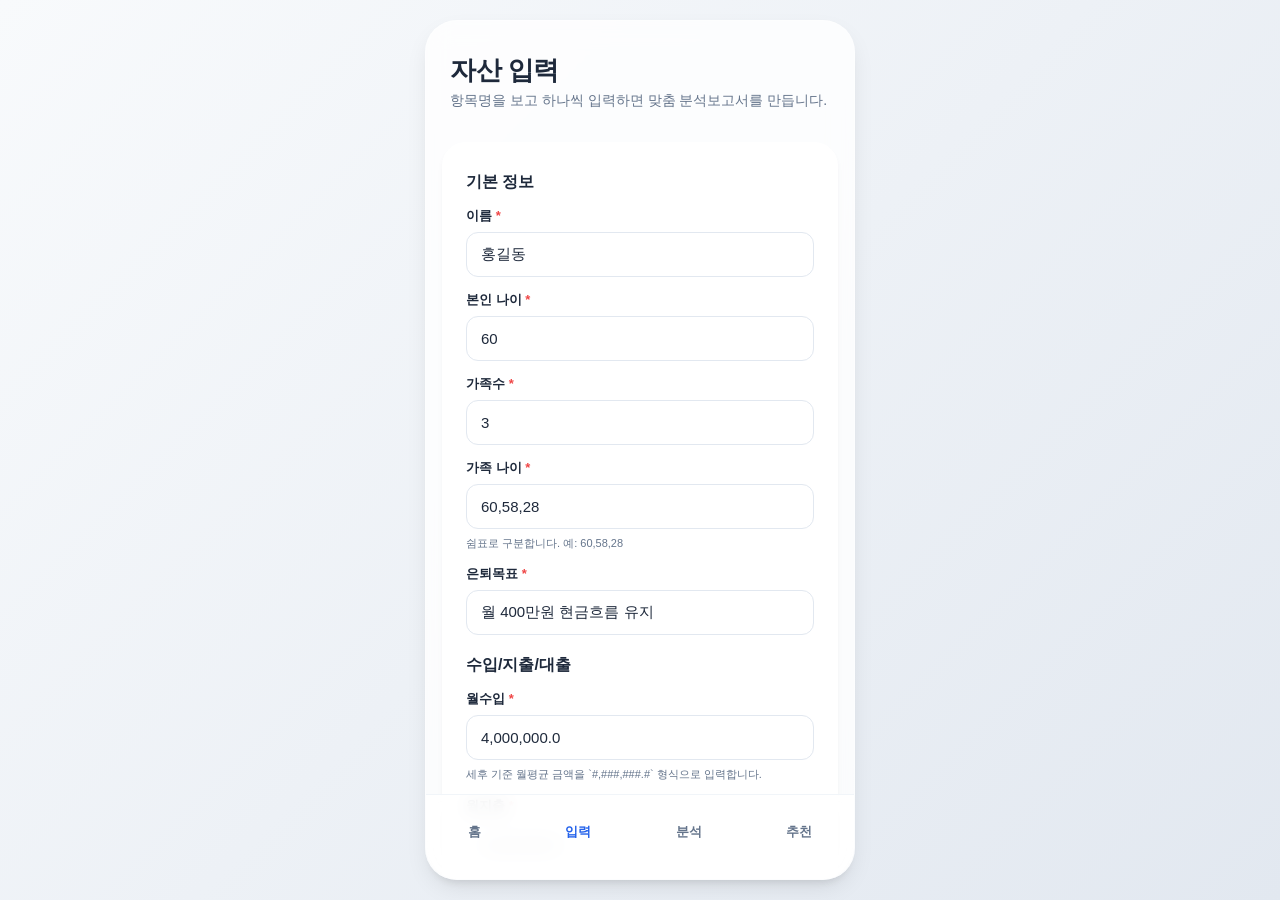
==== frontend/asset-input.html @ 08080b31 "Simplify asset input navigation labels" ====
<!DOCTYPE html>
<html lang="ko">
<head>
    <meta charset="UTF-8">
    <meta name="viewport" content="width=device-width, initial-scale=1.0">
    <title>자산 입력 - 자산균형</title>
    <link rel="stylesheet" href="css/index.css">
    <style>
        .input-page {
            max-height: calc(100vh - 40px);
            overflow-y: auto;
            padding-bottom: 116px;
        }

        .form-section {
            display: flex;
            flex-direction: column;
            gap: 14px;
        }

        .field {
            display: flex;
            flex-direction: column;
            gap: 7px;
        }

        .field label {
            font-size: 13px;
            font-weight: 800;
            color: var(--text-main);
        }

        .field small {
            font-size: 11px;
            color: var(--text-muted);
            line-height: 1.4;
        }

        .field input {
            width: 100%;
            padding: 13px 14px;
            border: 1px solid #E2E8F0;
            border-radius: 12px;
            font-size: 15px;
            color: var(--text-main);
            background: #fff;
        }

        .field input:focus {
            outline: 2px solid rgba(37, 99, 235, 0.18);
            border-color: var(--primary);
        }

        .required {
            color: var(--danger);
        }

        .section-title {
            font-size: 16px;
            margin-top: 6px;
        }

        .submit-button {
            border: 0;
            background: var(--primary);
            color: white;
            padding: 15px;
            border-radius: 12px;
            font-weight: 800;
            cursor: pointer;
            font-size: 15px;
        }

        .report-list {
            margin: 8px 0 8px 18px;
        }

        .input-page .nav-item {
            font-size: 13px;
            font-weight: 800;
            gap: 2px;
        }

        .input-page .nav-item span {
            font-size: 13px;
            margin-top: 0;
        }
    </style>
</head>
<body>
    <div class="app-container input-page">
        <header>
            <div class="greeting">
                <h1>자산 입력</h1>
                <p>항목명을 보고 하나씩 입력하면 맞춤 분석보고서를 만듭니다.</p>
            </div>
        </header>

        <form id="assetForm" class="glass-card form-section">
            <h3 class="section-title">기본 정보</h3>
            <div class="field">
                <label for="name">이름 <span class="required">*</span></label>
                <input id="name" name="name" value="홍길동" autocomplete="name" required>
            </div>
            <div class="field">
                <label for="age">본인 나이 <span class="required">*</span></label>
                <input id="age" name="age" type="number" min="19" max="100" value="60" required>
            </div>
            <div class="field">
                <label for="family_count">가족수 <span class="required">*</span></label>
                <input id="family_count" name="family_count" type="number" min="1" max="20" value="3" required>
            </div>
            <div class="field">
                <label for="family_ages">가족 나이 <span class="required">*</span></label>
                <input id="family_ages" name="family_ages" value="60,58,28" required>
                <small>쉼표로 구분합니다. 예: 60,58,28</small>
            </div>
            <div class="field">
                <label for="retirement_goal">은퇴목표 <span class="required">*</span></label>
                <input id="retirement_goal" name="retirement_goal" value="월 400만원 현금흐름 유지" required>
            </div>

            <h3 class="section-title">수입/지출/대출</h3>
            <div class="field">
                <label for="monthly_income">월수입 <span class="required">*</span></label>
                <input id="monthly_income" name="monthly_income" inputmode="decimal" value="4,000,000.0" required>
                <small>세후 기준 월평균 금액을 `#,###,###.#` 형식으로 입력합니다.</small>
            </div>
            <div class="field">
                <label for="monthly_expense">월지출 <span class="required">*</span></label>
                <input id="monthly_expense" name="monthly_expense" inputmode="decimal" value="3,200,000.0" required>
            </div>
            <div class="field">
                <label for="loan_balance">대출잔액 <span class="required">*</span></label>
                <input id="loan_balance" name="loan_balance" inputmode="decimal" value="300,000,000.0" required>
            </div>
            <div class="field">
                <label for="loan_interest_rate">대출금리(연 %) <span class="required">*</span></label>
                <input id="loan_interest_rate" name="loan_interest_rate" type="number" min="0" max="30" step="0.1" value="4.5" required>
            </div>
            <div class="field">
                <label for="risk_tolerance">위험성향(1~10) <span class="required">*</span></label>
                <input id="risk_tolerance" name="risk_tolerance" type="number" min="1" max="10" value="5" required>
                <small>1은 안정형, 10은 공격형입니다.</small>
            </div>

            <h3 class="section-title">자산 현황</h3>
            <div class="field">
                <label for="real_estate">부동산 <span class="required">*</span></label>
                <input id="real_estate" name="real_estate" inputmode="decimal" value="1,600,000,000.0" required>
            </div>
            <div class="field">
                <label for="deposit">예금 <span class="required">*</span></label>
                <input id="deposit" name="deposit" inputmode="decimal" value="120,000,000.0" required>
            </div>
            <div class="field">
                <label for="stock">주식 <span class="required">*</span></label>
                <input id="stock" name="stock" inputmode="decimal" value="60,000,000.0" required>
            </div>
            <div class="field">
                <label for="gold_silver">금/은 <span class="required">*</span></label>
                <input id="gold_silver" name="gold_silver" inputmode="decimal" value="20,000,000.0" required>
            </div>
            <div class="field">
                <label for="pension">연금 <span class="required">*</span></label>
                <input id="pension" name="pension" inputmode="decimal" value="180,000,000.0" required>
            </div>

            <button class="submit-button" type="submit">분석보고서 만들기</button>
        </form>

        <div id="resultCard" class="glass-card" style="display: none; margin-bottom: 120px;">
            <h3 style="font-size: 16px; margin-bottom: 12px;">분석보고서</h3>
            <div id="resultBody" style="font-size: 13px; line-height: 1.7;"></div>
        </div>

        <nav class="nav-bar">
            <div class="nav-item" onclick="location.href='index.html'"><span>홈</span></div>
            <div class="nav-item active" onclick="location.href='asset-input.html'"><span>입력</span></div>
            <div class="nav-item" onclick="location.href='analysis.html'"><span>분석</span></div>
            <div class="nav-item" onclick="location.href='recommendation.html'"><span>추천</span></div>
        </nav>
    </div>

    <script>
        const form = document.getElementById('assetForm');
        const resultCard = document.getElementById('resultCard');
        const resultBody = document.getElementById('resultBody');

        const decimalFormatter = new Intl.NumberFormat('en-US', {
            minimumFractionDigits: 1,
            maximumFractionDigits: 1
        });

        function numberOf(formData, key) {
            return Number(String(formData.get(key) || 0).replace(/,/g, ''));
        }

        function agesOf(value) {
            return String(value || '').split(',').map((age) => Number(age.trim())).filter((age) => age > 0);
        }

        function won(value) {
            return `${decimalFormatter.format(Number(value || 0))}원`;
        }

        document.querySelectorAll('input[inputmode="decimal"]').forEach((input) => {
            input.addEventListener('blur', () => {
                const value = Number(String(input.value || 0).replace(/,/g, ''));
                input.value = Number.isFinite(value) ? decimalFormatter.format(value) : '0.0';
            });
            input.addEventListener('focus', () => {
                input.select();
            });
        });

        function pct(value) {
            return `${decimalFormatter.format(Number(value || 0))}%`;
        }

        form.addEventListener('submit', async (event) => {
            event.preventDefault();
            const data = new FormData(form);
            const familyAges = agesOf(data.get('family_ages'));
            const familyCount = numberOf(data, 'family_count');

            if (familyAges.length !== familyCount) {
                resultBody.textContent = `가족수는 ${familyCount}명인데 가족 나이는 ${familyAges.length}개입니다. 가족 나이를 가족수만큼 입력해 주세요.`;
                resultCard.style.display = 'block';
                resultCard.scrollIntoView({behavior: 'smooth', block: 'start'});
                return;
            }

            const payload = {
                name: data.get('name'),
                age: numberOf(data, 'age'),
                monthly_income: numberOf(data, 'monthly_income'),
                monthly_expense: numberOf(data, 'monthly_expense'),
                loan_balance: numberOf(data, 'loan_balance'),
                loan_interest_rate: numberOf(data, 'loan_interest_rate'),
                family_count: familyCount,
                family_ages: familyAges,
                retirement_goal: data.get('retirement_goal'),
                risk_tolerance: numberOf(data, 'risk_tolerance'),
                assets: [
                    {asset_type: 'real_estate', asset_name: '부동산', current_value: numberOf(data, 'real_estate')},
                    {asset_type: 'deposit', asset_name: '예금', current_value: numberOf(data, 'deposit')},
                    {asset_type: 'stock', asset_name: '주식', current_value: numberOf(data, 'stock')},
                    {asset_type: 'gold_silver', asset_name: '금/은', current_value: numberOf(data, 'gold_silver')},
                    {asset_type: 'pension', asset_name: '연금', current_value: numberOf(data, 'pension')}
                ]
            };

            const response = await fetch('/api/v1/users/analysis-input', {
                method: 'POST',
                headers: {'Content-Type': 'application/json'},
                body: JSON.stringify(payload)
            });
            const report = await response.json();

            if (!response.ok) {
                resultBody.textContent = report.detail || '분석에 실패했습니다.';
                resultCard.style.display = 'block';
                resultCard.scrollIntoView({behavior: 'smooth', block: 'start'});
                return;
            }

            const summary = report.summary;
            const analysis = report.analysis_report;
            const simulation = report.simulation;
            const breakdown = Object.entries(summary.asset_breakdown).map(([label, item]) => `<li>${label}: ${won(item.value)} (${pct(item.ratio)})</li>`).join('');
            const risks = analysis.risk_flags.map((item) => `<li>${item}</li>`).join('');
            const plan = report.recommendation.action_plan.map((item) => `<li>${item}</li>`).join('');
            resultBody.innerHTML = `
                <p><b>${analysis.headline}</b></p>
                <p><b>상태</b>: ${analysis.status} / 건전성 ${summary.health_score}/100</p>
                <p>${analysis.asset_comment}</p>
                <ul class="report-list">${breakdown}</ul>
                <p>${analysis.cashflow_comment}</p>
                <p>${analysis.debt_comment}</p>
                <p><b>가족</b>: ${analysis.family_comment}</p>
                <p><b>은퇴목표</b>: ${analysis.retirement_goal_comment}</p>
                <p><b>30년 자산 생존확률</b>: ${pct(simulation.survival_probability)}</p>
                <p style="margin-top: 10px;"><b>위험 체크</b></p>
                <ul class="report-list">${risks}</ul>
                <p><b>실행 제안</b></p>
                <ul class="report-list">${plan}</ul>
            `;
            resultCard.style.display = 'block';
            resultCard.scrollIntoView({behavior: 'smooth', block: 'start'});
        });
    </script>
</body>
</html>
---- frontend/css/index.css ----
:root {
    --primary: #2563EB;
    --primary-light: #60A5FA;
    --secondary: #10B981;
    --warning: #F59E0B;
    --danger: #EF4444;
    --bg-gradient: linear-gradient(135deg, #F8FAFC 0%, #E2E8F0 100%);
    --card-bg: rgba(255, 255, 255, 0.8);
    --text-main: #1E293B;
    --text-muted: #64748B;
    --shadow: 0 10px 25px -5px rgba(0, 0, 0, 0.1), 0 8px 10px -6px rgba(0, 0, 0, 0.1);
    --glass-border: rgba(255, 255, 255, 0.3);
}

* {
    margin: 0;
    padding: 0;
    box-sizing: border-box;
    font-family: 'Inter', 'Pretendard', sans-serif;
}

body {
    background: var(--bg-gradient);
    color: var(--text-main);
    min-height: 100vh;
    display: flex;
    justify-content: center;
    padding: 20px;
}

.app-container {
    width: 100%;
    max-width: 430px;
    background: var(--card-bg);
    backdrop-filter: blur(12px);
    border: 1px solid var(--glass-border);
    border-radius: 32px;
    box-shadow: var(--shadow);
    overflow: hidden;
    position: relative;
}

/* 프리미엄 헤더 */
header {
    padding: 32px 24px 16px;
}

.greeting h1 {
    font-size: 26px;
    font-weight: 800;
    letter-spacing: -0.5px;
    margin-bottom: 4px;
}

.greeting p {
    color: var(--text-muted);
    font-size: 14px;
}

/* 카드 공통 스타일 */
.glass-card {
    background: white;
    margin: 16px;
    padding: 24px;
    border-radius: 24px;
    box-shadow: 0 4px 6px -1px rgba(0, 0, 0, 0.05);
    transition: transform 0.3s ease;
}

.glass-card:hover {
    transform: translateY(-5px);
}

/* AI 점수 카드 (Gradient 포인트) */
.score-card {
    background: linear-gradient(135deg, #2563EB 0%, #1D4ED8 100%);
    color: white;
}

.score-container {
    display: flex;
    align-items: center;
    gap: 20px;
}

.score-circle {
    width: 70px;
    height: 70px;
    border: 4px solid rgba(255,255,255,0.3);
    border-radius: 50%;
    display: flex;
    flex-direction: column;
    align-items: center;
    justify-content: center;
}

.score-val { font-size: 24px; font-weight: 800; }
.score-total { font-size: 10px; opacity: 0.7; }

/* 애니메이션 바 */
.progress-track {
    width: 100%;
    height: 6px;
    background: rgba(255,255,255,0.2);
    border-radius: 3px;
    margin-top: 12px;
    overflow: hidden;
}

.progress-fill {
    height: 100%;
    background: white;
    width: 72%;
    border-radius: 3px;
    animation: slideIn 1.5s ease-out;
}

@keyframes slideIn {
    from { width: 0; }
    to { width: 72%; }
}

/* 하단 탭 바 */
.nav-bar {
    position: absolute;
    bottom: 0;
    width: 100%;
    height: 85px;
    background: rgba(255, 255, 255, 0.9);
    backdrop-filter: blur(10px);
    display: flex;
    justify-content: space-around;
    align-items: center;
    padding-bottom: 10px;
    border-top: 1px solid #F1F5F9;
}

.nav-item {
    display: flex;
    flex-direction: column;
    align-items: center;
    font-size: 20px;
    color: var(--text-muted);
    cursor: pointer;
}

.nav-item.active { color: var(--primary); }
.nav-item span { font-size: 11px; font-weight: 600; margin-top: 4px; }
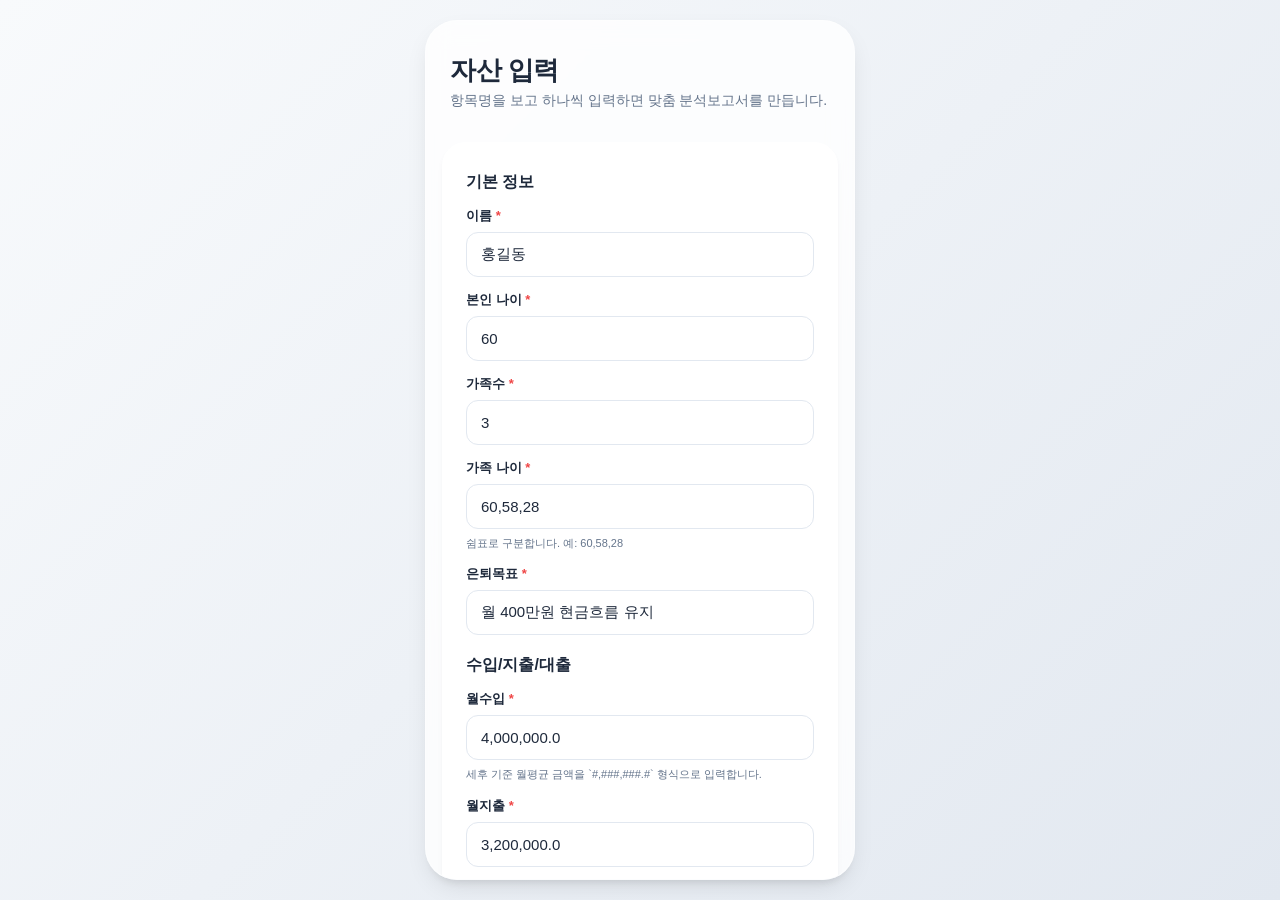
==== commit 9127870d: "Remove asset input bottom navigation" ====
--- a/frontend/asset-input.html
+++ b/frontend/asset-input.html
@@ -9,7 +9,7 @@
         .input-page {
             max-height: calc(100vh - 40px);
             overflow-y: auto;
-            padding-bottom: 116px;
+            padding-bottom: 24px;
         }
 
         .form-section {
@@ -75,16 +75,6 @@
             margin: 8px 0 8px 18px;
         }
 
-        .input-page .nav-item {
-            font-size: 13px;
-            font-weight: 800;
-            gap: 2px;
-        }
-
-        .input-page .nav-item span {
-            font-size: 13px;
-            margin-top: 0;
-        }
     </style>
 </head>
 <body>
@@ -135,8 +125,8 @@
                 <input id="loan_balance" name="loan_balance" inputmode="decimal" value="300,000,000.0" required>
             </div>
             <div class="field">
-                <label for="loan_interest_rate">대출금리(연 %) <span class="required">*</span></label>
-                <input id="loan_interest_rate" name="loan_interest_rate" type="number" min="0" max="30" step="0.1" value="4.5" required>
+                <label for="monthly_loan_interest">월 대출이자 <span class="required">*</span></label>
+                <input id="monthly_loan_interest" name="monthly_loan_interest" inputmode="decimal" value="1,125,000.0" required>
             </div>
             <div class="field">
                 <label for="risk_tolerance">위험성향(1~10) <span class="required">*</span></label>
@@ -162,8 +152,8 @@
                 <input id="gold_silver" name="gold_silver" inputmode="decimal" value="20,000,000.0" required>
             </div>
             <div class="field">
-                <label for="pension">연금 <span class="required">*</span></label>
-                <input id="pension" name="pension" inputmode="decimal" value="180,000,000.0" required>
+                <label for="crypto_asset">가상자산 <span class="required">*</span></label>
+                <input id="crypto_asset" name="crypto_asset" inputmode="decimal" value="180,000,000.0" required>
             </div>
 
             <button class="submit-button" type="submit">분석보고서 만들기</button>
@@ -174,18 +164,13 @@
             <div id="resultBody" style="font-size: 13px; line-height: 1.7;"></div>
         </div>
 
-        <nav class="nav-bar">
-            <div class="nav-item" onclick="location.href='index.html'"><span>홈</span></div>
-            <div class="nav-item active" onclick="location.href='asset-input.html'"><span>입력</span></div>
-            <div class="nav-item" onclick="location.href='analysis.html'"><span>분석</span></div>
-            <div class="nav-item" onclick="location.href='recommendation.html'"><span>추천</span></div>
-        </nav>
     </div>
 
     <script>
         const form = document.getElementById('assetForm');
         const resultCard = document.getElementById('resultCard');
         const resultBody = document.getElementById('resultBody');
+        const STORAGE_KEY = 'asset-balance:last-analysis-input';
 
         const decimalFormatter = new Intl.NumberFormat('en-US', {
             minimumFractionDigits: 1,
@@ -218,26 +203,26 @@
             return `${decimalFormatter.format(Number(value || 0))}%`;
         }
 
-        form.addEventListener('submit', async (event) => {
-            event.preventDefault();
-            const data = new FormData(form);
-            const familyAges = agesOf(data.get('family_ages'));
-            const familyCount = numberOf(data, 'family_count');
-
-            if (familyAges.length !== familyCount) {
-                resultBody.textContent = `가족수는 ${familyCount}명인데 가족 나이는 ${familyAges.length}개입니다. 가족 나이를 가족수만큼 입력해 주세요.`;
-                resultCard.style.display = 'block';
-                resultCard.scrollIntoView({behavior: 'smooth', block: 'start'});
+        function setValue(name, value) {
+            const input = form.elements[name];
+            if (!input || value === undefined || value === null) return;
+            if (input.getAttribute('inputmode') === 'decimal') {
+                input.value = decimalFormatter.format(Number(value || 0));
                 return;
             }
-
-            const payload = {
+            input.value = Array.isArray(value) ? value.join(',') : value;
+        }
+
+        function buildPayload(data, familyAges, familyCount) {
+            const stored = loadStoredInput();
+            return {
+                user_id: stored.user_id || undefined,
                 name: data.get('name'),
                 age: numberOf(data, 'age'),
                 monthly_income: numberOf(data, 'monthly_income'),
                 monthly_expense: numberOf(data, 'monthly_expense'),
                 loan_balance: numberOf(data, 'loan_balance'),
-                loan_interest_rate: numberOf(data, 'loan_interest_rate'),
+                monthly_loan_interest: numberOf(data, 'monthly_loan_interest'),
                 family_count: familyCount,
                 family_ages: familyAges,
                 retirement_goal: data.get('retirement_goal'),
@@ -247,9 +232,65 @@
                     {asset_type: 'deposit', asset_name: '예금', current_value: numberOf(data, 'deposit')},
                     {asset_type: 'stock', asset_name: '주식', current_value: numberOf(data, 'stock')},
                     {asset_type: 'gold_silver', asset_name: '금/은', current_value: numberOf(data, 'gold_silver')},
-                    {asset_type: 'pension', asset_name: '연금', current_value: numberOf(data, 'pension')}
+                    {asset_type: 'crypto_asset', asset_name: '가상자산', current_value: numberOf(data, 'crypto_asset')}
                 ]
             };
+        }
+
+        function loadStoredInput() {
+            try {
+                return JSON.parse(localStorage.getItem(STORAGE_KEY) || '{}');
+            } catch (error) {
+                return {};
+            }
+        }
+
+        function saveStoredInput(payload, userId) {
+            localStorage.setItem(STORAGE_KEY, JSON.stringify({
+                ...payload,
+                user_id: userId || payload.user_id
+            }));
+        }
+
+        function restoreStoredInput() {
+            const stored = loadStoredInput();
+            if (!stored || !stored.assets) return;
+
+            setValue('name', stored.name);
+            setValue('age', stored.age);
+            setValue('monthly_income', stored.monthly_income);
+            setValue('monthly_expense', stored.monthly_expense);
+            setValue('loan_balance', stored.loan_balance);
+            setValue('monthly_loan_interest', stored.monthly_loan_interest ?? stored.loan_interest_rate);
+            setValue('family_count', stored.family_count);
+            setValue('family_ages', stored.family_ages);
+            setValue('retirement_goal', stored.retirement_goal);
+            setValue('risk_tolerance', stored.risk_tolerance);
+
+            const byType = Object.fromEntries(stored.assets.map((asset) => [asset.asset_type, asset.current_value]));
+            setValue('real_estate', byType.real_estate);
+            setValue('deposit', byType.deposit);
+            setValue('stock', byType.stock);
+            setValue('gold_silver', byType.gold_silver);
+            setValue('crypto_asset', byType.crypto_asset ?? byType.pension);
+        }
+
+        restoreStoredInput();
+
+        form.addEventListener('submit', async (event) => {
+            event.preventDefault();
+            const data = new FormData(form);
+            const familyAges = agesOf(data.get('family_ages'));
+            const familyCount = numberOf(data, 'family_count');
+
+            if (familyAges.length !== familyCount) {
+                resultBody.textContent = `가족수는 ${familyCount}명인데 가족 나이는 ${familyAges.length}개입니다. 가족 나이를 가족수만큼 입력해 주세요.`;
+                resultCard.style.display = 'block';
+                resultCard.scrollIntoView({behavior: 'smooth', block: 'start'});
+                return;
+            }
+
+            const payload = buildPayload(data, familyAges, familyCount);
 
             const response = await fetch('/api/v1/users/analysis-input', {
                 method: 'POST',
@@ -264,6 +305,8 @@
                 resultCard.scrollIntoView({behavior: 'smooth', block: 'start'});
                 return;
             }
+
+            saveStoredInput(payload, report.user_id);
 
             const summary = report.summary;
             const analysis = report.analysis_report;
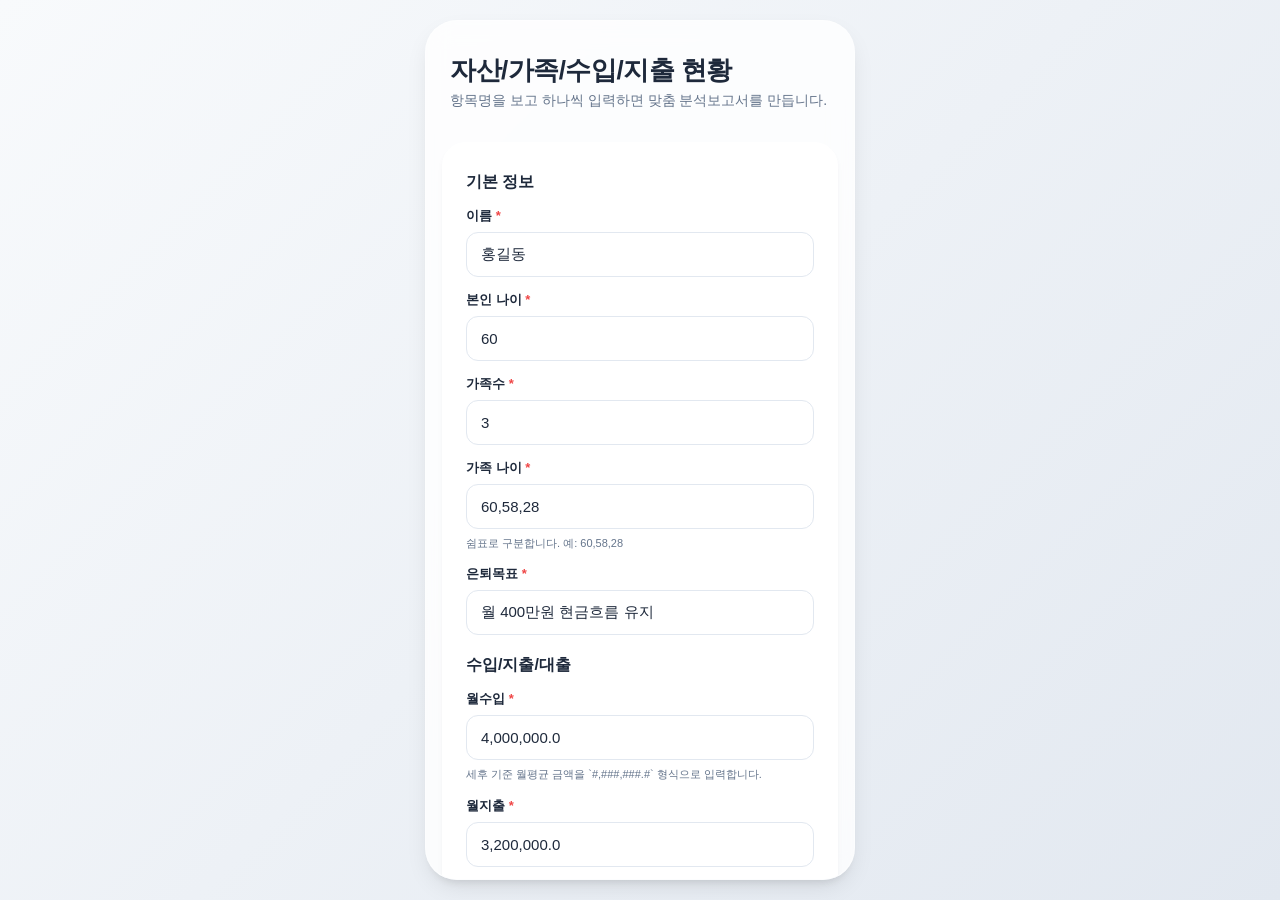
==== commit 58022450: "Rename asset input page heading" ====
--- a/frontend/asset-input.html
+++ b/frontend/asset-input.html
@@ -3,7 +3,7 @@
 <head>
     <meta charset="UTF-8">
     <meta name="viewport" content="width=device-width, initial-scale=1.0">
-    <title>자산 입력 - 자산균형</title>
+    <title>자산/가족/수입/지출 현황 - 자산균형</title>
     <link rel="stylesheet" href="css/index.css">
     <style>
         .input-page {
@@ -81,7 +81,7 @@
     <div class="app-container input-page">
         <header>
             <div class="greeting">
-                <h1>자산 입력</h1>
+                <h1>자산/가족/수입/지출 현황</h1>
                 <p>항목명을 보고 하나씩 입력하면 맞춤 분석보고서를 만듭니다.</p>
             </div>
         </header>
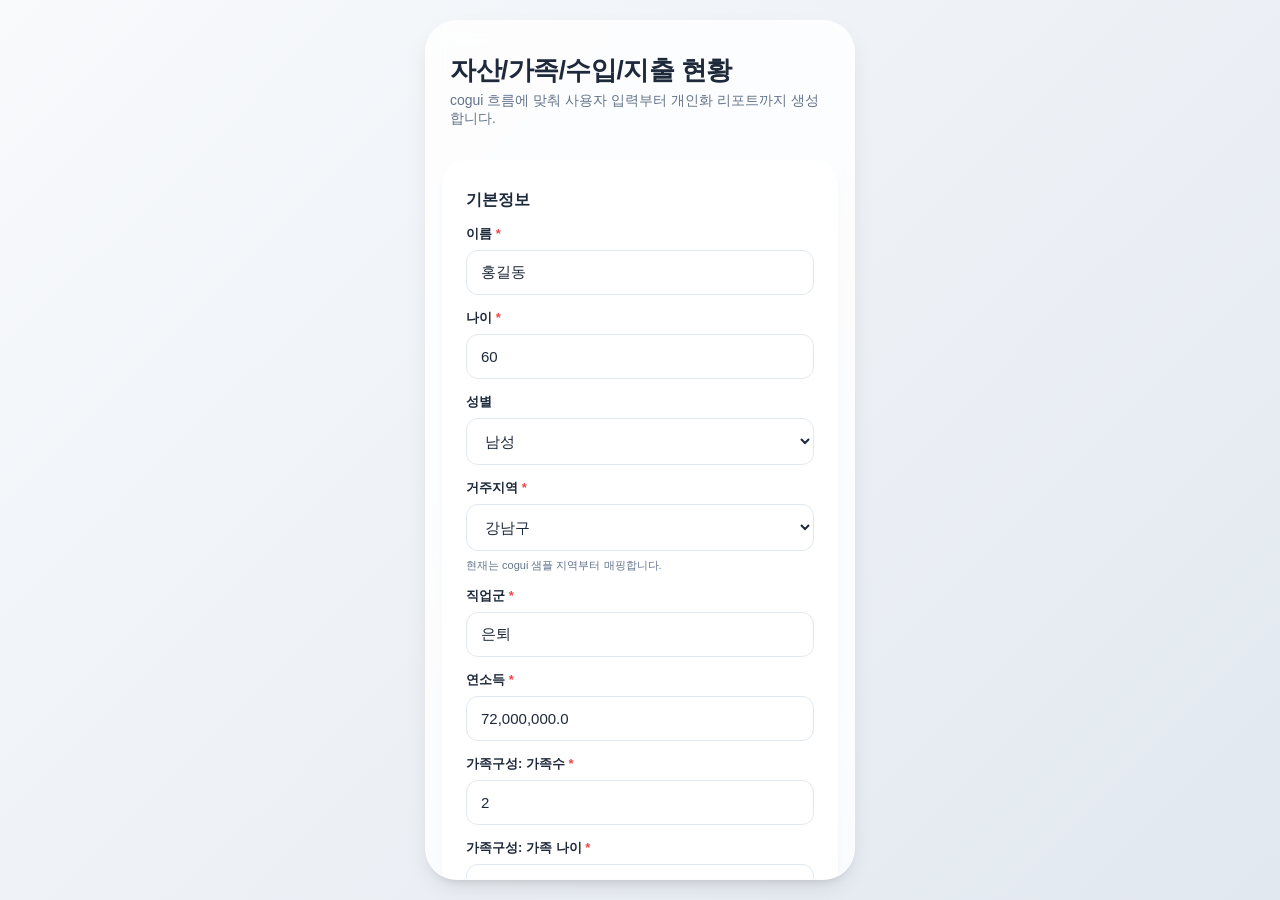
==== commit 43932bd9: "Implement cogui smart diagnosis foundation" ====
--- a/frontend/asset-input.html
+++ b/frontend/asset-input.html
@@ -6,75 +6,20 @@
     <title>자산/가족/수입/지출 현황 - 자산균형</title>
     <link rel="stylesheet" href="css/index.css">
     <style>
-        .input-page {
-            max-height: calc(100vh - 40px);
-            overflow-y: auto;
-            padding-bottom: 24px;
-        }
-
-        .form-section {
-            display: flex;
-            flex-direction: column;
-            gap: 14px;
-        }
-
-        .field {
-            display: flex;
-            flex-direction: column;
-            gap: 7px;
-        }
-
-        .field label {
-            font-size: 13px;
-            font-weight: 800;
-            color: var(--text-main);
-        }
-
-        .field small {
-            font-size: 11px;
-            color: var(--text-muted);
-            line-height: 1.4;
-        }
-
-        .field input {
-            width: 100%;
-            padding: 13px 14px;
-            border: 1px solid #E2E8F0;
-            border-radius: 12px;
-            font-size: 15px;
-            color: var(--text-main);
-            background: #fff;
-        }
-
-        .field input:focus {
-            outline: 2px solid rgba(37, 99, 235, 0.18);
-            border-color: var(--primary);
-        }
-
-        .required {
-            color: var(--danger);
-        }
-
-        .section-title {
-            font-size: 16px;
-            margin-top: 6px;
-        }
-
-        .submit-button {
-            border: 0;
-            background: var(--primary);
-            color: white;
-            padding: 15px;
-            border-radius: 12px;
-            font-weight: 800;
-            cursor: pointer;
-            font-size: 15px;
-        }
-
-        .report-list {
-            margin: 8px 0 8px 18px;
-        }
-
+        .input-page { max-height: calc(100vh - 40px); overflow-y: auto; padding-bottom: 24px; }
+        .form-section { display: flex; flex-direction: column; gap: 14px; }
+        .field { display: flex; flex-direction: column; gap: 7px; }
+        .field label { font-size: 13px; font-weight: 800; color: var(--text-main); }
+        .field small { font-size: 11px; color: var(--text-muted); line-height: 1.4; }
+        .field input, .field select { width: 100%; padding: 13px 14px; border: 1px solid #E2E8F0; border-radius: 12px; font-size: 15px; color: var(--text-main); background: #fff; }
+        .field input:focus, .field select:focus { outline: 2px solid rgba(37, 99, 235, 0.18); border-color: var(--primary); }
+        .required { color: var(--danger); }
+        .section-title { font-size: 16px; margin-top: 6px; }
+        .submit-button { border: 0; background: var(--primary); color: white; padding: 15px; border-radius: 12px; font-weight: 800; cursor: pointer; font-size: 15px; }
+        .secondary-button { border: 1px solid #CBD5E1; background: white; color: var(--text-main); padding: 15px; border-radius: 12px; font-weight: 800; cursor: pointer; font-size: 15px; }
+        .button-row { display: grid; grid-template-columns: 1fr 1fr; gap: 10px; }
+        .save-status { display: none; font-size: 12px; color: var(--secondary); font-weight: 700; text-align: center; }
+        .report-list { margin: 8px 0 8px 18px; }
     </style>
 </head>
 <body>
@@ -82,126 +27,83 @@
         <header>
             <div class="greeting">
                 <h1>자산/가족/수입/지출 현황</h1>
-                <p>항목명을 보고 하나씩 입력하면 맞춤 분석보고서를 만듭니다.</p>
+                <p>cogui 흐름에 맞춰 사용자 입력부터 개인화 리포트까지 생성합니다.</p>
             </div>
         </header>
 
         <form id="assetForm" class="glass-card form-section">
-            <h3 class="section-title">기본 정보</h3>
-            <div class="field">
-                <label for="name">이름 <span class="required">*</span></label>
-                <input id="name" name="name" value="홍길동" autocomplete="name" required>
-            </div>
-            <div class="field">
-                <label for="age">본인 나이 <span class="required">*</span></label>
-                <input id="age" name="age" type="number" min="19" max="100" value="60" required>
-            </div>
-            <div class="field">
-                <label for="family_count">가족수 <span class="required">*</span></label>
-                <input id="family_count" name="family_count" type="number" min="1" max="20" value="3" required>
-            </div>
-            <div class="field">
-                <label for="family_ages">가족 나이 <span class="required">*</span></label>
-                <input id="family_ages" name="family_ages" value="60,58,28" required>
-                <small>쉼표로 구분합니다. 예: 60,58,28</small>
-            </div>
-            <div class="field">
-                <label for="retirement_goal">은퇴목표 <span class="required">*</span></label>
-                <input id="retirement_goal" name="retirement_goal" value="월 400만원 현금흐름 유지" required>
-            </div>
-
-            <h3 class="section-title">수입/지출/대출</h3>
-            <div class="field">
-                <label for="monthly_income">월수입 <span class="required">*</span></label>
-                <input id="monthly_income" name="monthly_income" inputmode="decimal" value="4,000,000.0" required>
-                <small>세후 기준 월평균 금액을 `#,###,###.#` 형식으로 입력합니다.</small>
-            </div>
-            <div class="field">
-                <label for="monthly_expense">월지출 <span class="required">*</span></label>
-                <input id="monthly_expense" name="monthly_expense" inputmode="decimal" value="3,200,000.0" required>
-            </div>
-            <div class="field">
-                <label for="loan_balance">대출잔액 <span class="required">*</span></label>
-                <input id="loan_balance" name="loan_balance" inputmode="decimal" value="300,000,000.0" required>
-            </div>
-            <div class="field">
-                <label for="monthly_loan_interest">월 대출이자 <span class="required">*</span></label>
-                <input id="monthly_loan_interest" name="monthly_loan_interest" inputmode="decimal" value="1,125,000.0" required>
-            </div>
-            <div class="field">
-                <label for="risk_tolerance">위험성향(1~10) <span class="required">*</span></label>
-                <input id="risk_tolerance" name="risk_tolerance" type="number" min="1" max="10" value="5" required>
-                <small>1은 안정형, 10은 공격형입니다.</small>
-            </div>
-
-            <h3 class="section-title">자산 현황</h3>
-            <div class="field">
-                <label for="real_estate">부동산 <span class="required">*</span></label>
-                <input id="real_estate" name="real_estate" inputmode="decimal" value="1,600,000,000.0" required>
-            </div>
-            <div class="field">
-                <label for="deposit">예금 <span class="required">*</span></label>
-                <input id="deposit" name="deposit" inputmode="decimal" value="120,000,000.0" required>
-            </div>
-            <div class="field">
-                <label for="stock">주식 <span class="required">*</span></label>
-                <input id="stock" name="stock" inputmode="decimal" value="60,000,000.0" required>
-            </div>
-            <div class="field">
-                <label for="gold_silver">금/은 <span class="required">*</span></label>
-                <input id="gold_silver" name="gold_silver" inputmode="decimal" value="20,000,000.0" required>
-            </div>
-            <div class="field">
-                <label for="crypto_asset">가상자산 <span class="required">*</span></label>
-                <input id="crypto_asset" name="crypto_asset" inputmode="decimal" value="180,000,000.0" required>
-            </div>
-
-            <button class="submit-button" type="submit">분석보고서 만들기</button>
+            <h3 class="section-title">기본정보</h3>
+            <div class="field"><label for="name">이름 <span class="required">*</span></label><input id="name" name="name" value="홍길동" autocomplete="name" required></div>
+            <div class="field"><label for="age">나이 <span class="required">*</span></label><input id="age" name="age" type="number" min="19" max="100" value="60" required></div>
+            <div class="field"><label for="gender">성별</label><select id="gender" name="gender"><option value="남성">남성</option><option value="여성">여성</option><option value="기타">기타</option></select></div>
+            <div class="field"><label for="residence_region">거주지역 <span class="required">*</span></label><select id="residence_region" name="residence_region" required><option value="강남구">강남구</option><option value="대구 수성구">대구 수성구</option><option value="세종시">세종시</option></select><small>현재는 cogui 샘플 지역부터 매핑합니다.</small></div>
+            <div class="field"><label for="job_category">직업군 <span class="required">*</span></label><input id="job_category" name="job_category" value="은퇴" required></div>
+            <div class="field"><label for="annual_income">연소득 <span class="required">*</span></label><input id="annual_income" name="annual_income" inputmode="decimal" value="72,000,000.0" required></div>
+            <div class="field"><label for="family_count">가족구성: 가족수 <span class="required">*</span></label><input id="family_count" name="family_count" type="number" min="1" max="20" value="2" required></div>
+            <div class="field"><label for="family_ages">가족구성: 가족 나이 <span class="required">*</span></label><input id="family_ages" name="family_ages" value="60,32" required><small>쉼표로 구분합니다. 예: 60,32</small></div>
+
+            <h3 class="section-title">부동산</h3>
+            <div class="field"><label for="real_estate_type">주택유형</label><select id="real_estate_type" name="real_estate_type"><option value="아파트">아파트</option><option value="단독">단독</option><option value="상가">상가</option><option value="기타">기타</option></select></div>
+            <div class="field"><label for="real_estate_count">보유수량</label><input id="real_estate_count" name="real_estate_count" type="number" min="0" value="1"></div>
+            <div class="field"><label for="real_estate_market_value">현재시세 <span class="required">*</span></label><input id="real_estate_market_value" name="real_estate_market_value" inputmode="decimal" value="2,900,000,000.0" required><small>실시간 API 연동 전에는 직접 입력값을 기준으로 분석합니다.</small></div>
+            <div class="field"><label for="loan_balance">대출정보: 대출잔액 <span class="required">*</span></label><input id="loan_balance" name="loan_balance" inputmode="decimal" value="600,000,000.0" required></div>
+            <div class="field"><label for="monthly_loan_interest">대출정보: 월 대출이자 <span class="required">*</span></label><input id="monthly_loan_interest" name="monthly_loan_interest" inputmode="decimal" value="2,250,000.0" required></div>
+
+            <h3 class="section-title">수입/지출</h3>
+            <div class="field"><label for="monthly_income">월수입 <span class="required">*</span></label><input id="monthly_income" name="monthly_income" inputmode="decimal" value="6,000,000.0" required></div>
+            <div class="field"><label for="monthly_expense">월지출 <span class="required">*</span></label><input id="monthly_expense" name="monthly_expense" inputmode="decimal" value="5,000,000.0" required></div>
+            <div class="field"><label for="risk_tolerance">위험성향(1~10) <span class="required">*</span></label><input id="risk_tolerance" name="risk_tolerance" type="number" min="1" max="10" value="5" required><small>1은 안정형, 10은 공격형입니다.</small></div>
+
+            <h3 class="section-title">금융자산</h3>
+            <div class="field"><label for="deposit">예금 <span class="required">*</span></label><input id="deposit" name="deposit" inputmode="decimal" value="100,000,000.0" required></div>
+            <div class="field"><label for="installment_savings">적금</label><input id="installment_savings" name="installment_savings" inputmode="decimal" value="0.0"></div>
+            <div class="field"><label for="stock">주식 <span class="required">*</span></label><input id="stock" name="stock" inputmode="decimal" value="100,000,000.0" required></div>
+            <div class="field"><label for="fund">펀드</label><input id="fund" name="fund" inputmode="decimal" value="0.0"></div>
+            <div class="field"><label for="pension_insurance">연금/보험</label><input id="pension_insurance" name="pension_insurance" inputmode="decimal" value="0.0"></div>
+            <div class="field"><label for="gold_silver">금/은 <span class="required">*</span></label><input id="gold_silver" name="gold_silver" inputmode="decimal" value="70,000,000.0" required></div>
+            <div class="field"><label for="crypto_asset">가상자산 <span class="required">*</span></label><input id="crypto_asset" name="crypto_asset" inputmode="decimal" value="0.0" required></div>
+            <div class="field"><label for="other_assets">기타</label><input id="other_assets" name="other_assets" inputmode="decimal" value="0.0"></div>
+
+            <h3 class="section-title">재무목표</h3>
+            <div class="field"><label for="short_term_goal">단기 목표(1-3년)</label><input id="short_term_goal" name="short_term_goal" value="대출이자 부담 완화"></div>
+            <div class="field"><label for="mid_term_goal">중기 목표(3-10년)</label><input id="mid_term_goal" name="mid_term_goal" value="부동산 비중 축소와 금융자산 확대"></div>
+            <div class="field"><label for="long_term_goal">장기 목표(10년+)</label><input id="long_term_goal" name="long_term_goal" value="안정적 은퇴 현금흐름"></div>
+            <div class="field"><label for="retirement_goal">은퇴목표 <span class="required">*</span></label><input id="retirement_goal" name="retirement_goal" value="월 500만원 현금흐름 유지" required></div>
+
+            <div class="button-row"><button id="editButton" class="secondary-button" type="button">수정</button><button id="saveButton" class="submit-button" type="button">저장</button></div>
+            <p id="saveStatus" class="save-status">저장되었습니다. 이제 분석보고서를 만들 수 있습니다.</p>
+            <button id="analysisButton" class="submit-button" type="submit" style="display: none;">분석보고서 만들기</button>
         </form>
 
         <div id="resultCard" class="glass-card" style="display: none; margin-bottom: 120px;">
             <h3 style="font-size: 16px; margin-bottom: 12px;">분석보고서</h3>
             <div id="resultBody" style="font-size: 13px; line-height: 1.7;"></div>
         </div>
-
     </div>
 
     <script>
         const form = document.getElementById('assetForm');
         const resultCard = document.getElementById('resultCard');
         const resultBody = document.getElementById('resultBody');
+        const editButton = document.getElementById('editButton');
+        const saveButton = document.getElementById('saveButton');
+        const saveStatus = document.getElementById('saveStatus');
+        const analysisButton = document.getElementById('analysisButton');
         const STORAGE_KEY = 'asset-balance:last-analysis-input';
-
-        const decimalFormatter = new Intl.NumberFormat('en-US', {
-            minimumFractionDigits: 1,
-            maximumFractionDigits: 1
-        });
-
-        function numberOf(formData, key) {
-            return Number(String(formData.get(key) || 0).replace(/,/g, ''));
-        }
-
-        function agesOf(value) {
-            return String(value || '').split(',').map((age) => Number(age.trim())).filter((age) => age > 0);
-        }
-
-        function won(value) {
-            return `${decimalFormatter.format(Number(value || 0))}원`;
-        }
+        const decimalFormatter = new Intl.NumberFormat('en-US', { minimumFractionDigits: 1, maximumFractionDigits: 1 });
+
+        function numberOf(formData, key) { return Number(String(formData.get(key) || 0).replace(/,/g, '')); }
+        function agesOf(value) { return String(value || '').split(',').map((age) => Number(age.trim())).filter((age) => age > 0); }
+        function money(value) { return `${decimalFormatter.format(Number(value || 0))}원`; }
+        function pct(value) { return `${decimalFormatter.format(Number(value || 0))}%`; }
 
         document.querySelectorAll('input[inputmode="decimal"]').forEach((input) => {
             input.addEventListener('blur', () => {
                 const value = Number(String(input.value || 0).replace(/,/g, ''));
                 input.value = Number.isFinite(value) ? decimalFormatter.format(value) : '0.0';
             });
-            input.addEventListener('focus', () => {
-                input.select();
-            });
+            input.addEventListener('focus', () => input.select());
         });
-
-        function pct(value) {
-            return `${decimalFormatter.format(Number(value || 0))}%`;
-        }
 
         function setValue(name, value) {
             const input = form.elements[name];
@@ -213,117 +115,122 @@
             input.value = Array.isArray(value) ? value.join(',') : value;
         }
 
+        function loadStoredInput() {
+            try { return JSON.parse(localStorage.getItem(STORAGE_KEY) || '{}'); } catch (error) { return {}; }
+        }
+
+        function saveStoredInput(payload, userId) {
+            localStorage.setItem(STORAGE_KEY, JSON.stringify({ ...payload, user_id: userId || payload.user_id }));
+        }
+
         function buildPayload(data, familyAges, familyCount) {
             const stored = loadStoredInput();
+            const realEstateValue = numberOf(data, 'real_estate_market_value');
             return {
                 user_id: stored.user_id || undefined,
                 name: data.get('name'),
                 age: numberOf(data, 'age'),
+                gender: data.get('gender'),
+                residence_region: data.get('residence_region'),
+                job_category: data.get('job_category'),
+                annual_income: numberOf(data, 'annual_income'),
                 monthly_income: numberOf(data, 'monthly_income'),
                 monthly_expense: numberOf(data, 'monthly_expense'),
                 loan_balance: numberOf(data, 'loan_balance'),
                 monthly_loan_interest: numberOf(data, 'monthly_loan_interest'),
                 family_count: familyCount,
                 family_ages: familyAges,
+                real_estate_type: data.get('real_estate_type'),
+                real_estate_count: numberOf(data, 'real_estate_count'),
+                real_estate_market_value: realEstateValue,
+                short_term_goal: data.get('short_term_goal'),
+                mid_term_goal: data.get('mid_term_goal'),
+                long_term_goal: data.get('long_term_goal'),
                 retirement_goal: data.get('retirement_goal'),
                 risk_tolerance: numberOf(data, 'risk_tolerance'),
                 assets: [
-                    {asset_type: 'real_estate', asset_name: '부동산', current_value: numberOf(data, 'real_estate')},
+                    {asset_type: 'real_estate', asset_name: data.get('real_estate_type') || '부동산', current_value: realEstateValue},
                     {asset_type: 'deposit', asset_name: '예금', current_value: numberOf(data, 'deposit')},
+                    {asset_type: 'installment_savings', asset_name: '적금', current_value: numberOf(data, 'installment_savings')},
                     {asset_type: 'stock', asset_name: '주식', current_value: numberOf(data, 'stock')},
+                    {asset_type: 'fund', asset_name: '펀드', current_value: numberOf(data, 'fund')},
+                    {asset_type: 'pension_insurance', asset_name: '연금/보험', current_value: numberOf(data, 'pension_insurance')},
                     {asset_type: 'gold_silver', asset_name: '금/은', current_value: numberOf(data, 'gold_silver')},
-                    {asset_type: 'crypto_asset', asset_name: '가상자산', current_value: numberOf(data, 'crypto_asset')}
+                    {asset_type: 'crypto_asset', asset_name: '가상자산', current_value: numberOf(data, 'crypto_asset')},
+                    {asset_type: 'other_assets', asset_name: '기타', current_value: numberOf(data, 'other_assets')}
                 ]
             };
         }
 
-        function loadStoredInput() {
-            try {
-                return JSON.parse(localStorage.getItem(STORAGE_KEY) || '{}');
-            } catch (error) {
-                return {};
-            }
-        }
-
-        function saveStoredInput(payload, userId) {
-            localStorage.setItem(STORAGE_KEY, JSON.stringify({
-                ...payload,
-                user_id: userId || payload.user_id
-            }));
-        }
-
-        function restoreStoredInput() {
-            const stored = loadStoredInput();
-            if (!stored || !stored.assets) return;
-
-            setValue('name', stored.name);
-            setValue('age', stored.age);
-            setValue('monthly_income', stored.monthly_income);
-            setValue('monthly_expense', stored.monthly_expense);
-            setValue('loan_balance', stored.loan_balance);
-            setValue('monthly_loan_interest', stored.monthly_loan_interest ?? stored.loan_interest_rate);
-            setValue('family_count', stored.family_count);
-            setValue('family_ages', stored.family_ages);
-            setValue('retirement_goal', stored.retirement_goal);
-            setValue('risk_tolerance', stored.risk_tolerance);
-
-            const byType = Object.fromEntries(stored.assets.map((asset) => [asset.asset_type, asset.current_value]));
-            setValue('real_estate', byType.real_estate);
-            setValue('deposit', byType.deposit);
-            setValue('stock', byType.stock);
-            setValue('gold_silver', byType.gold_silver);
-            setValue('crypto_asset', byType.crypto_asset ?? byType.pension);
-        }
-
-        restoreStoredInput();
-
-        form.addEventListener('submit', async (event) => {
-            event.preventDefault();
+        function validateAndBuildPayload() {
             const data = new FormData(form);
             const familyAges = agesOf(data.get('family_ages'));
             const familyCount = numberOf(data, 'family_count');
-
+            if (!form.reportValidity()) return null;
             if (familyAges.length !== familyCount) {
                 resultBody.textContent = `가족수는 ${familyCount}명인데 가족 나이는 ${familyAges.length}개입니다. 가족 나이를 가족수만큼 입력해 주세요.`;
                 resultCard.style.display = 'block';
                 resultCard.scrollIntoView({behavior: 'smooth', block: 'start'});
-                return;
+                return null;
             }
-
-            const payload = buildPayload(data, familyAges, familyCount);
-
-            const response = await fetch('/api/v1/users/analysis-input', {
-                method: 'POST',
-                headers: {'Content-Type': 'application/json'},
-                body: JSON.stringify(payload)
-            });
+            return buildPayload(data, familyAges, familyCount);
+        }
+
+        function setSavedUi(isSaved) {
+            saveStatus.style.display = isSaved ? 'block' : 'none';
+            analysisButton.style.display = isSaved ? 'block' : 'none';
+        }
+
+        function restoreStoredInput() {
+            const stored = loadStoredInput();
+            if (!stored || !stored.assets) return;
+            ['name','age','gender','residence_region','job_category','annual_income','monthly_income','monthly_expense','loan_balance','monthly_loan_interest','family_count','family_ages','real_estate_type','real_estate_count','real_estate_market_value','short_term_goal','mid_term_goal','long_term_goal','retirement_goal','risk_tolerance'].forEach((key) => setValue(key, stored[key]));
+            const byType = Object.fromEntries(stored.assets.map((asset) => [asset.asset_type, asset.current_value]));
+            ['deposit','installment_savings','stock','fund','pension_insurance','gold_silver','crypto_asset','other_assets'].forEach((key) => setValue(key, byType[key]));
+            setValue('real_estate_market_value', stored.real_estate_market_value ?? byType.real_estate);
+        }
+
+        restoreStoredInput();
+        setSavedUi(Boolean(loadStoredInput().assets));
+        editButton.addEventListener('click', () => { setSavedUi(false); resultCard.style.display = 'none'; });
+        saveButton.addEventListener('click', () => {
+            const payload = validateAndBuildPayload();
+            if (!payload) return;
+            saveStoredInput(payload, payload.user_id);
+            setSavedUi(true);
+        });
+
+        form.addEventListener('submit', async (event) => {
+            event.preventDefault();
+            const payload = validateAndBuildPayload();
+            if (!payload) return;
+            const response = await fetch('/api/v1/users/analysis-input', { method: 'POST', headers: {'Content-Type': 'application/json'}, body: JSON.stringify(payload) });
             const report = await response.json();
-
             if (!response.ok) {
                 resultBody.textContent = report.detail || '분석에 실패했습니다.';
                 resultCard.style.display = 'block';
                 resultCard.scrollIntoView({behavior: 'smooth', block: 'start'});
                 return;
             }
-
             saveStoredInput(payload, report.user_id);
-
             const summary = report.summary;
             const analysis = report.analysis_report;
-            const simulation = report.simulation;
-            const breakdown = Object.entries(summary.asset_breakdown).map(([label, item]) => `<li>${label}: ${won(item.value)} (${pct(item.ratio)})</li>`).join('');
+            const breakdown = Object.entries(summary.asset_breakdown).map(([label, item]) => `<li>${label}: ${money(item.value)} (${pct(item.ratio)})</li>`).join('');
             const risks = analysis.risk_flags.map((item) => `<li>${item}</li>`).join('');
             const plan = report.recommendation.action_plan.map((item) => `<li>${item}</li>`).join('');
             resultBody.innerHTML = `
                 <p><b>${analysis.headline}</b></p>
+                <p><b>진행 흐름</b>: ${report.pipeline.join(' → ')}</p>
                 <p><b>상태</b>: ${analysis.status} / 건전성 ${summary.health_score}/100</p>
+                <p>${analysis.life_stage_comment}</p>
+                <p>${analysis.region_comment}</p>
                 <p>${analysis.asset_comment}</p>
                 <ul class="report-list">${breakdown}</ul>
                 <p>${analysis.cashflow_comment}</p>
                 <p>${analysis.debt_comment}</p>
                 <p><b>가족</b>: ${analysis.family_comment}</p>
                 <p><b>은퇴목표</b>: ${analysis.retirement_goal_comment}</p>
-                <p><b>30년 자산 생존확률</b>: ${pct(simulation.survival_probability)}</p>
+                <p><b>30년 자산 생존확률</b>: ${pct(report.simulation.survival_probability)}</p>
                 <p style="margin-top: 10px;"><b>위험 체크</b></p>
                 <ul class="report-list">${risks}</ul>
                 <p><b>실행 제안</b></p>
